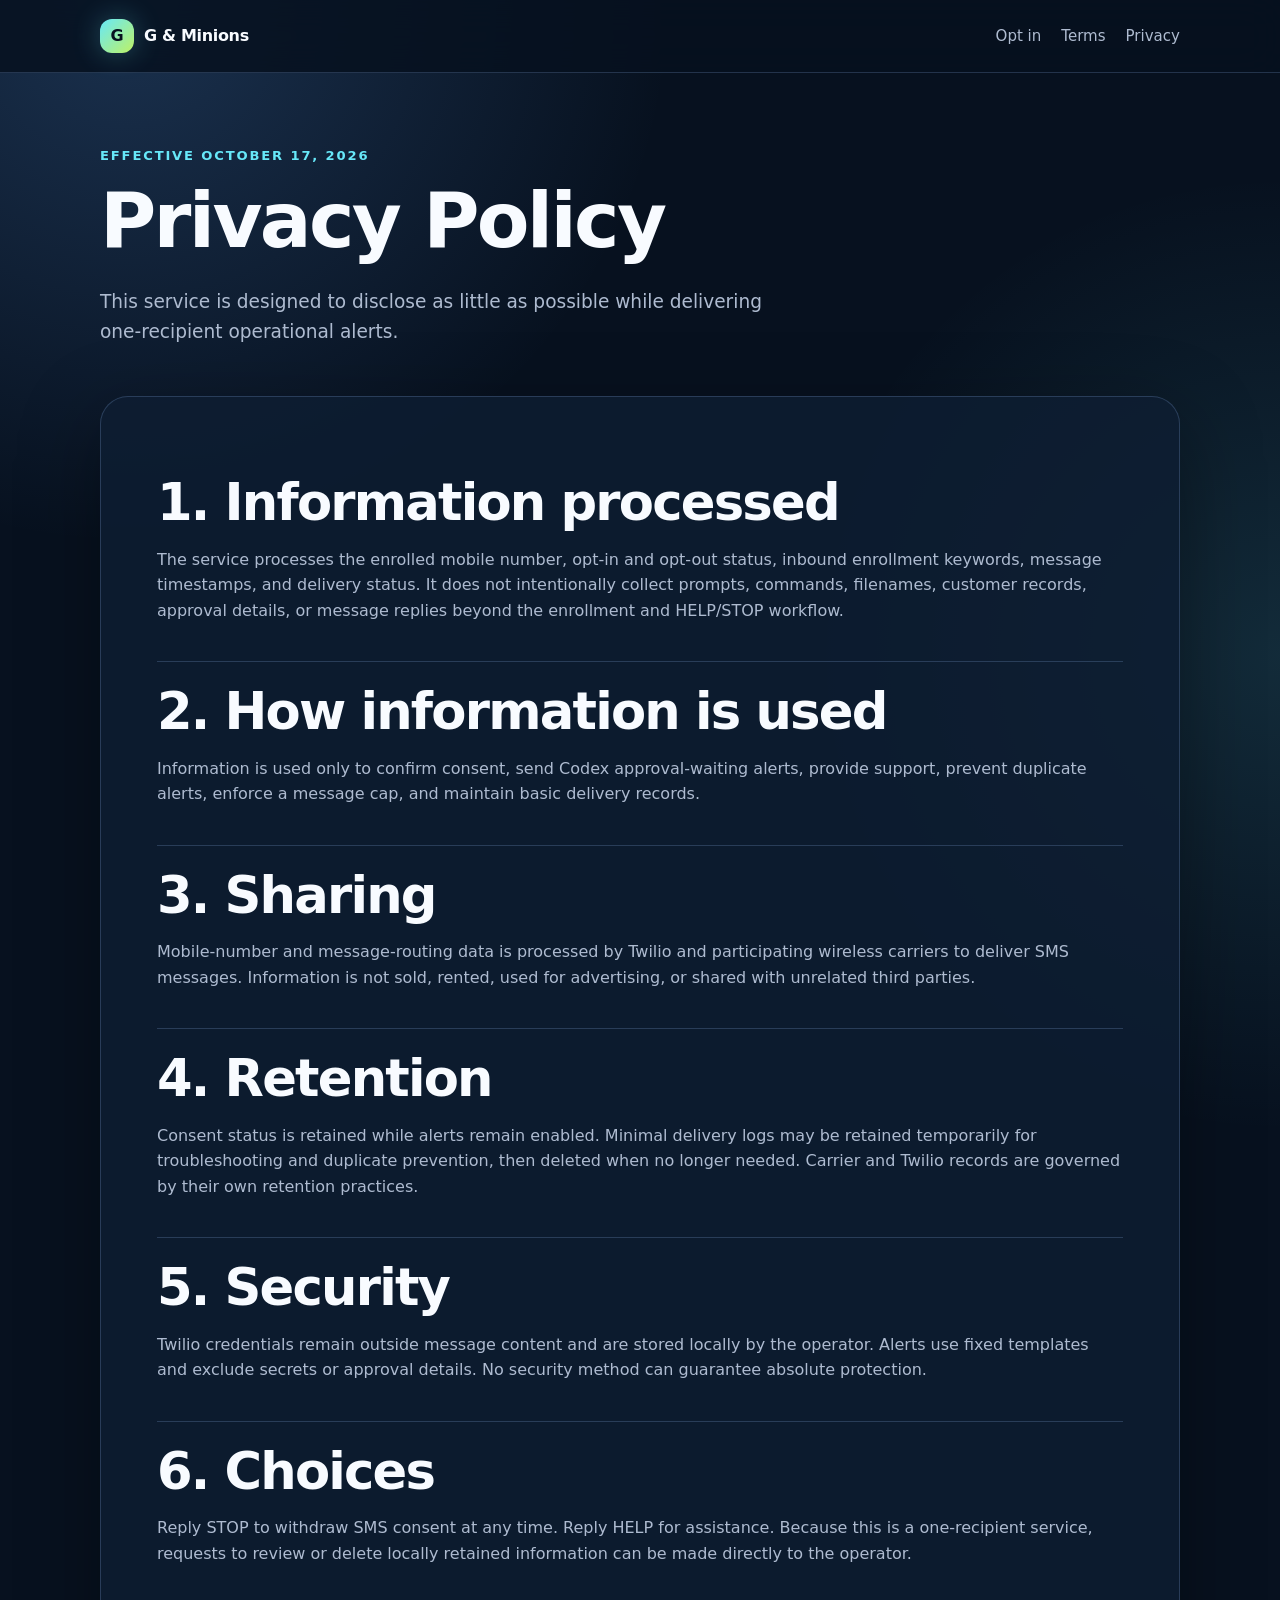
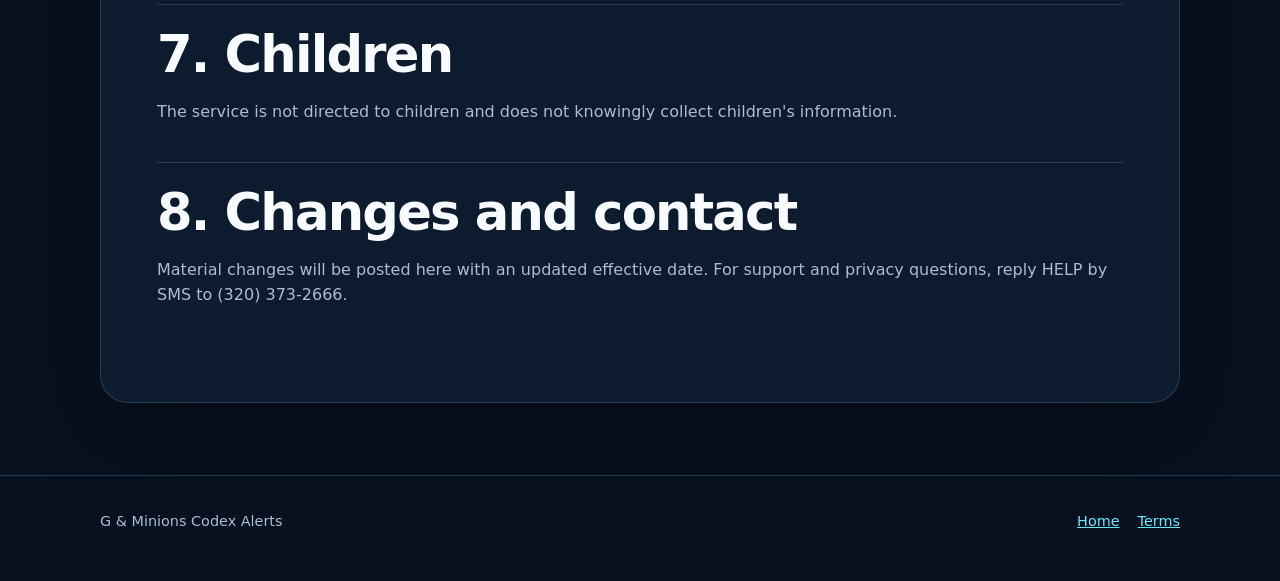
==== privacy.html @ f63c01d5 "Publish SMS compliance pages" ====
<!doctype html>
<html lang="en">
<head>
  <meta charset="utf-8">
  <meta name="viewport" content="width=device-width, initial-scale=1">
  <meta name="description" content="Privacy Policy for G and Minions Codex approval alerts.">
  <title>Privacy Policy — G &amp; Minions</title>
  <link rel="stylesheet" href="styles.css">
</head>
<body>
  <header class="site-header">
    <div class="shell nav">
      <a class="brand" href="index.html"><span class="brand-mark">G</span> G &amp; Minions</a>
      <nav class="nav-links" aria-label="Primary navigation"><a href="index.html#opt-in">Opt in</a><a href="terms.html">Terms</a><a href="privacy.html">Privacy</a></nav>
    </div>
  </header>
  <main class="shell">
    <div class="legal-hero">
      <p class="eyebrow">Effective October 17, 2026</p>
      <h1>Privacy Policy</h1>
      <p class="lede">This service is designed to disclose as little as possible while delivering one-recipient operational alerts.</p>
    </div>
    <article class="policy">
      <section><h2>1. Information processed</h2><p>The service processes the enrolled mobile number, opt-in and opt-out status, inbound enrollment keywords, message timestamps, and delivery status. It does not intentionally collect prompts, commands, filenames, customer records, approval details, or message replies beyond the enrollment and HELP/STOP workflow.</p></section>
      <section><h2>2. How information is used</h2><p>Information is used only to confirm consent, send Codex approval-waiting alerts, provide support, prevent duplicate alerts, enforce a message cap, and maintain basic delivery records.</p></section>
      <section><h2>3. Sharing</h2><p>Mobile-number and message-routing data is processed by Twilio and participating wireless carriers to deliver SMS messages. Information is not sold, rented, used for advertising, or shared with unrelated third parties.</p></section>
      <section><h2>4. Retention</h2><p>Consent status is retained while alerts remain enabled. Minimal delivery logs may be retained temporarily for troubleshooting and duplicate prevention, then deleted when no longer needed. Carrier and Twilio records are governed by their own retention practices.</p></section>
      <section><h2>5. Security</h2><p>Twilio credentials remain outside message content and are stored locally by the operator. Alerts use fixed templates and exclude secrets or approval details. No security method can guarantee absolute protection.</p></section>
      <section><h2>6. Choices</h2><p>Reply STOP to withdraw SMS consent at any time. Reply HELP for assistance. Because this is a one-recipient service, requests to review or delete locally retained information can be made directly to the operator.</p></section>
      <section><h2>7. Children</h2><p>The service is not directed to children and does not knowingly collect children's information.</p></section>
      <section><h2>8. Changes and contact</h2><p>Material changes will be posted here with an updated effective date. For support and privacy questions, reply HELP by SMS to (320) 373-2666.</p></section>
    </article>
  </main>
  <footer class="site-footer"><div class="shell footer-row"><span>G &amp; Minions Codex Alerts</span><span class="footer-links"><a href="index.html">Home</a><a href="terms.html">Terms</a></span></div></footer>
</body>
</html>
---- styles.css ----
:root {
  color-scheme: dark;
  --ink: #f8fbff;
  --muted: #aebbd0;
  --night: #07111f;
  --panel: rgba(14, 30, 51, 0.82);
  --line: rgba(155, 196, 255, 0.2);
  --cyan: #67e8f9;
  --blue: #60a5fa;
  --lime: #bef264;
  --shadow: 0 24px 80px rgba(0, 0, 0, 0.35);
}

* { box-sizing: border-box; }

html { scroll-behavior: smooth; }

body {
  margin: 0;
  min-height: 100vh;
  color: var(--ink);
  background:
    radial-gradient(circle at 10% 0%, rgba(96, 165, 250, 0.22), transparent 34rem),
    radial-gradient(circle at 100% 30%, rgba(103, 232, 249, 0.12), transparent 30rem),
    var(--night);
  font-family: Inter, ui-sans-serif, system-ui, -apple-system, BlinkMacSystemFont, "Segoe UI", sans-serif;
  line-height: 1.6;
}

a { color: var(--cyan); }
a:hover { color: #fff; }

.shell { width: min(1080px, calc(100% - 32px)); margin: 0 auto; }

.site-header {
  position: sticky;
  top: 0;
  z-index: 10;
  border-bottom: 1px solid var(--line);
  background: rgba(7, 17, 31, 0.85);
  backdrop-filter: blur(18px);
}

.nav {
  min-height: 72px;
  display: flex;
  align-items: center;
  justify-content: space-between;
  gap: 24px;
}

.brand {
  display: inline-flex;
  align-items: center;
  gap: 10px;
  color: var(--ink);
  font-weight: 800;
  letter-spacing: -0.02em;
  text-decoration: none;
}

.brand-mark {
  display: grid;
  place-items: center;
  width: 34px;
  height: 34px;
  border-radius: 12px;
  color: #07111f;
  background: linear-gradient(135deg, var(--cyan), var(--lime));
  box-shadow: 0 0 28px rgba(103, 232, 249, 0.28);
}

.nav-links { display: flex; gap: 20px; }
.nav-links a { color: var(--muted); text-decoration: none; font-size: 0.94rem; }
.nav-links a:hover { color: var(--ink); }

.draft-banner {
  padding: 9px 16px;
  color: #1c2605;
  background: var(--lime);
  text-align: center;
  font-weight: 800;
  font-size: 0.84rem;
  letter-spacing: 0.04em;
  text-transform: uppercase;
}

.hero {
  display: grid;
  grid-template-columns: 1.15fr 0.85fr;
  align-items: center;
  gap: 64px;
  padding: 92px 0 70px;
}

.eyebrow {
  margin: 0 0 14px;
  color: var(--cyan);
  font-size: 0.82rem;
  font-weight: 800;
  letter-spacing: 0.14em;
  text-transform: uppercase;
}

h1, h2, h3 { line-height: 1.08; letter-spacing: -0.035em; }
h1 { margin: 0; max-width: 760px; font-size: clamp(3rem, 7vw, 6.6rem); }
h2 { margin: 0 0 16px; font-size: clamp(2rem, 4vw, 3.2rem); }
h3 { margin: 0 0 10px; font-size: 1.25rem; }

.lede { max-width: 680px; margin: 24px 0 0; color: var(--muted); font-size: 1.16rem; }

.sms-card,
.panel,
.step,
.policy {
  border: 1px solid var(--line);
  background: var(--panel);
  box-shadow: var(--shadow);
}

.sms-card { padding: 26px; border-radius: 28px; transform: rotate(1.2deg); }
.sms-meta { display: flex; justify-content: space-between; gap: 16px; color: var(--muted); font-size: 0.82rem; }
.bubble { margin-top: 18px; padding: 18px; border-radius: 20px 20px 6px 20px; color: #07111f; background: linear-gradient(135deg, #d8f7ff, #f2ffd1); font-weight: 650; }
.sms-note { margin: 16px 0 0; color: var(--muted); font-size: 0.86rem; }

section { padding: 70px 0; }
.section-intro { max-width: 700px; color: var(--muted); }

.steps { display: grid; grid-template-columns: repeat(3, 1fr); gap: 18px; margin-top: 30px; }
.step { min-height: 250px; padding: 26px; border-radius: 24px; }
.step-number { display: inline-grid; place-items: center; width: 36px; height: 36px; border-radius: 50%; color: #07111f; background: var(--cyan); font-weight: 900; }
.step p { color: var(--muted); }
.keyword { display: inline-block; padding: 4px 10px; border: 1px solid rgba(190, 242, 100, 0.4); border-radius: 10px; color: var(--lime); background: rgba(190, 242, 100, 0.08); font-family: ui-monospace, SFMono-Regular, Consolas, monospace; font-weight: 800; }

.disclosure { margin-top: 22px; padding: 18px 22px; border-left: 4px solid var(--lime); border-radius: 0 16px 16px 0; color: var(--muted); background: rgba(190, 242, 100, 0.06); }

.grid-two { display: grid; grid-template-columns: 1fr 1fr; gap: 22px; }
.panel { padding: 30px; border-radius: 24px; }
.panel ul { margin: 18px 0 0; padding-left: 1.2rem; color: var(--muted); }
.panel li + li { margin-top: 10px; }

.legal-hero { padding: 72px 0 30px; }
.legal-hero h1 { font-size: clamp(2.6rem, 6vw, 5rem); }
.policy { margin: 20px auto 72px; padding: clamp(24px, 5vw, 56px); border-radius: 28px; }
.policy section { padding: 22px 0; border-bottom: 1px solid var(--line); }
.policy section:last-child { border-bottom: 0; }
.policy p, .policy li { color: var(--muted); }

.site-footer { padding: 34px 0 48px; border-top: 1px solid var(--line); color: var(--muted); font-size: 0.9rem; }
.footer-row { display: flex; justify-content: space-between; gap: 28px; flex-wrap: wrap; }
.footer-links { display: flex; gap: 18px; }

@media (max-width: 800px) {
  .hero, .grid-two { grid-template-columns: 1fr; }
  .hero { gap: 38px; padding-top: 62px; }
  .steps { grid-template-columns: 1fr; }
  .sms-card { transform: none; }
}

@media (max-width: 560px) {
  .nav { align-items: flex-start; flex-direction: column; padding: 16px 0; }
  .nav-links { width: 100%; justify-content: space-between; }
  h1 { font-size: 2.8rem; }
}
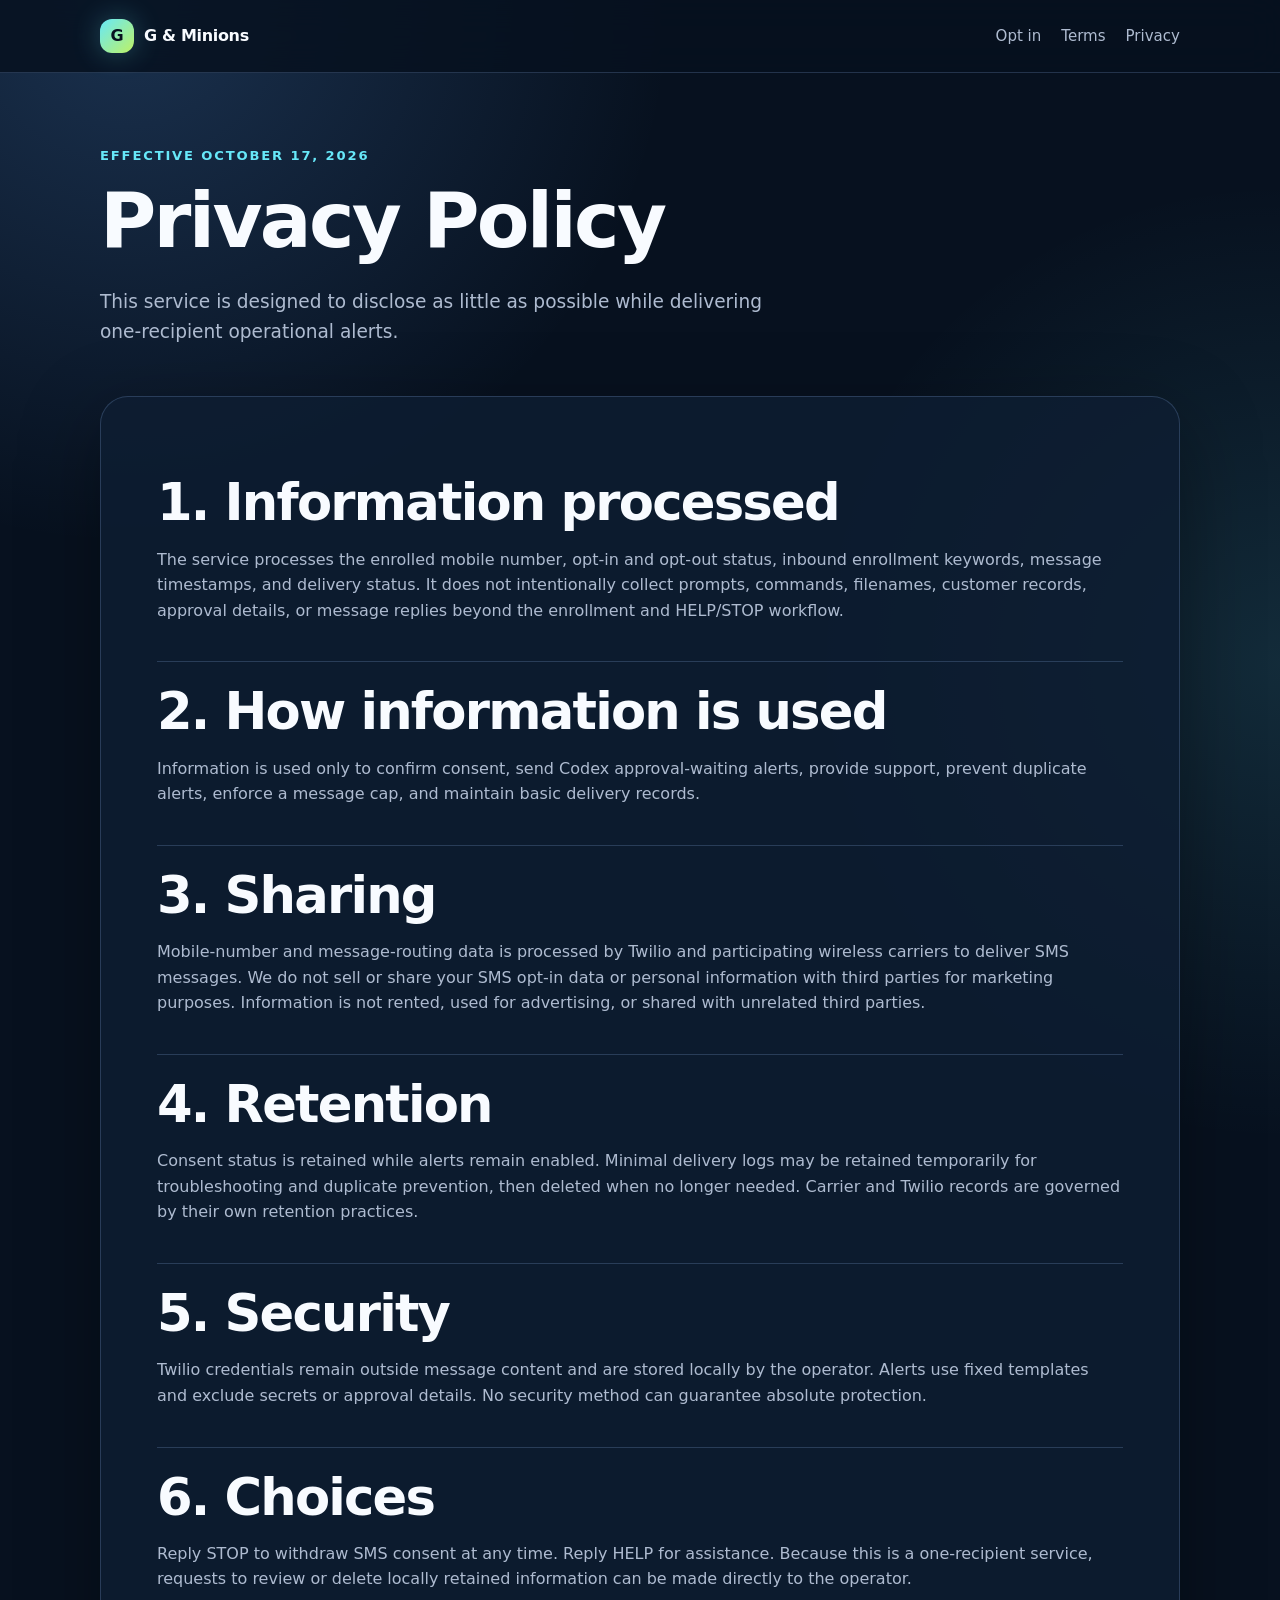
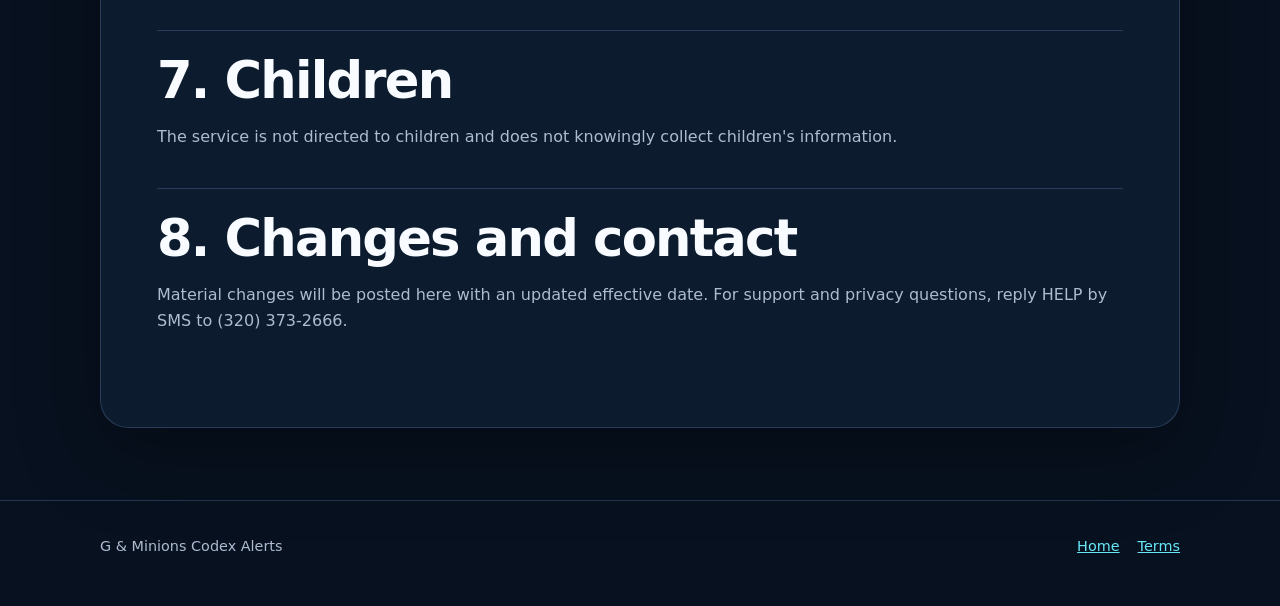
==== commit f511c48e: "Align legal pages with Twilio requirements" ====
--- a/privacy.html
+++ b/privacy.html
@@ -23,7 +23,7 @@
     <article class="policy">
       <section><h2>1. Information processed</h2><p>The service processes the enrolled mobile number, opt-in and opt-out status, inbound enrollment keywords, message timestamps, and delivery status. It does not intentionally collect prompts, commands, filenames, customer records, approval details, or message replies beyond the enrollment and HELP/STOP workflow.</p></section>
       <section><h2>2. How information is used</h2><p>Information is used only to confirm consent, send Codex approval-waiting alerts, provide support, prevent duplicate alerts, enforce a message cap, and maintain basic delivery records.</p></section>
-      <section><h2>3. Sharing</h2><p>Mobile-number and message-routing data is processed by Twilio and participating wireless carriers to deliver SMS messages. Information is not sold, rented, used for advertising, or shared with unrelated third parties.</p></section>
+      <section><h2>3. Sharing</h2><p>Mobile-number and message-routing data is processed by Twilio and participating wireless carriers to deliver SMS messages. We do not sell or share your SMS opt-in data or personal information with third parties for marketing purposes. Information is not rented, used for advertising, or shared with unrelated third parties.</p></section>
       <section><h2>4. Retention</h2><p>Consent status is retained while alerts remain enabled. Minimal delivery logs may be retained temporarily for troubleshooting and duplicate prevention, then deleted when no longer needed. Carrier and Twilio records are governed by their own retention practices.</p></section>
       <section><h2>5. Security</h2><p>Twilio credentials remain outside message content and are stored locally by the operator. Alerts use fixed templates and exclude secrets or approval details. No security method can guarantee absolute protection.</p></section>
       <section><h2>6. Choices</h2><p>Reply STOP to withdraw SMS consent at any time. Reply HELP for assistance. Because this is a one-recipient service, requests to review or delete locally retained information can be made directly to the operator.</p></section>
